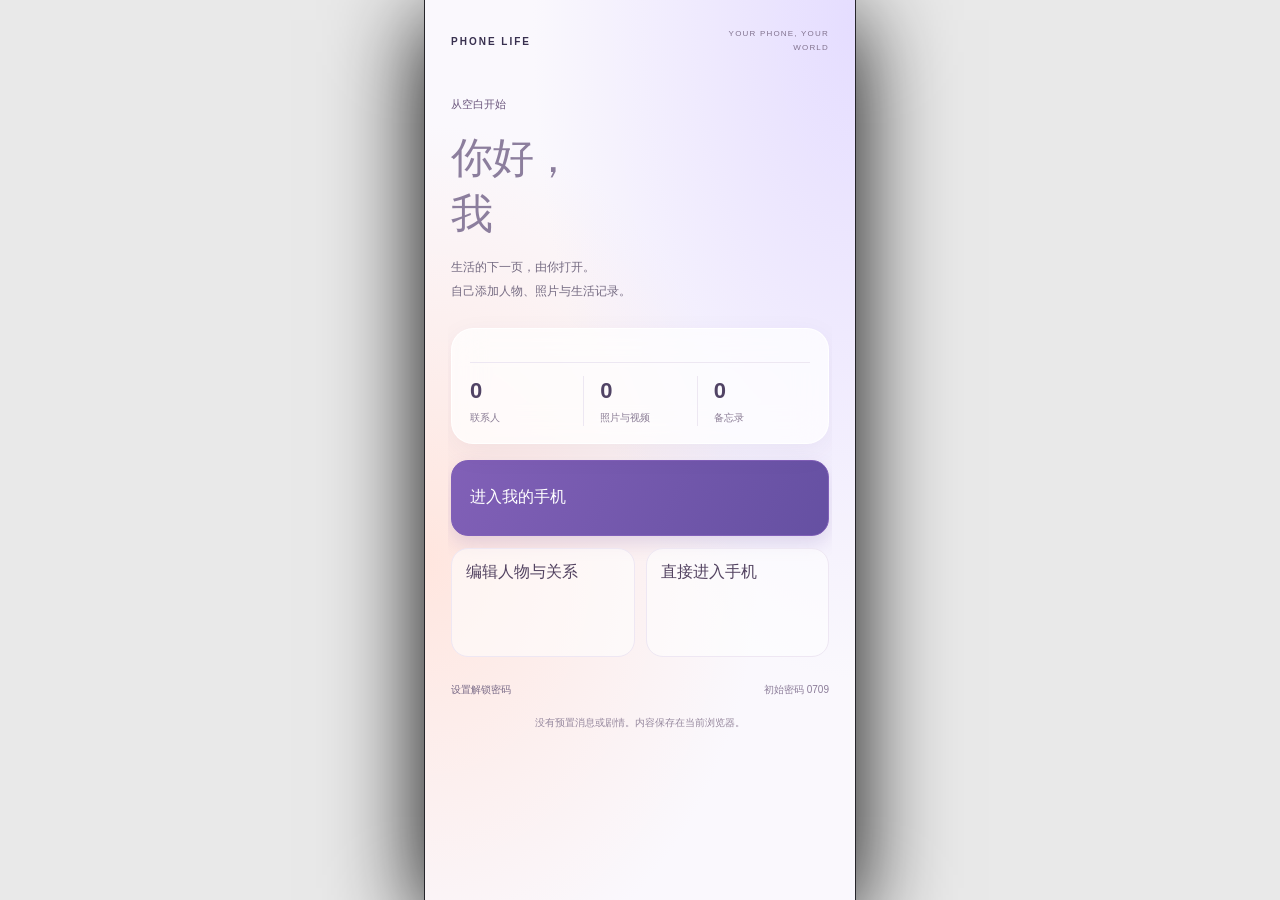
==== index.html @ 747bb0dd "Initial release: PHONE LIFE generic blank template" ====
<!doctype html>
<html lang="zh-CN">
<head>
<meta charset="utf-8">
<meta name="viewport" content="width=device-width, initial-scale=1, viewport-fit=cover">
<meta name="theme-color" content="#101014">
<title>PHONE LIFE · 通用模板 v1.0</title>
<script id="app-config">
const CONFIG = {};































































































// Runtime defaults. Editable public configuration is in config/.
CONFIG.calling={answerDelayMs:2000,ringTimeoutMs:30000,outgoingOutcome:'connected'};
CONFIG.socialScenes={};CONFIG.npcReplies=[];
CONFIG.emojis=['♡','☺','✦','☻'];CONFIG.tasks=[];
CONFIG.creator={shortsMaxSeconds:180,fanDelayMs:6000,liveChatEverySeconds:7,fans:[],community:[],letters:[],channels:[],videos:[]};
CONFIG.places=[{id:'dorm',name:'家',address:'首尔 · 生活区（情景地址）',description:'我的地点',x:60,y:180,minutes:0},{id:'company',name:'工作地点',address:'首尔 · 工作区（情景地址）',description:'可在代码中修改地点',x:280,y:30,minutes:18}];
CONFIG.offlinePages=[{url:'phone.local/help',title:'我的手机',body:'这里是本地离线浏览器。内容由使用者自行添加，不连接真实网站。'}];

// Official Weverse App Store artwork, embedded for offline use.
CONFIG.weverseAppIcon='[data-uri]';

CONFIG.appStoreIcons={"kakao":"[data-uri]","instagram":"[data-uri]","threads":"[data-uri]","x":"[data-uri]","youtube":"[data-uri]","gmail":"[data-uri]","tiktok":"[data-uri]","weverse":"[data-uri]","applemusic":"[data-uri]","mail":"[data-uri]","maps":"[data-uri]","notes":"[data-uri]","safari":"[data-uri]","phone":"[data-uri]","photos":"[data-uri]","camera":"[data-uri]","files":"[data-uri]","voicememos":"[data-uri]","reminders":"[data-uri]","calendar":"[data-uri]"};

CONFIG.shopCatalog=[{"id":"apple-iphone","brand":"Apple","name":"iPhone 17","category":"手机","variants":[{"id":"MG6L4","label":"iPhone 17 256GB Mist Blue","price":1450000},{"id":"MG6M4","label":"iPhone 17 256GB Lavender","price":1450000},{"id":"MG6J4","label":"iPhone 17 256GB Black","price":1450000},{"id":"MG6K4","label":"iPhone 17 256GB White","price":1450000},{"id":"MG6Q4","label":"iPhone 17 512GB White","price":1750000},{"id":"MG6P4","label":"iPhone 17 512GB Black","price":1750000},{"id":"MG6N4","label":"iPhone 17 256GB Sage","price":1450000},{"id":"MG6U4","label":"iPhone 17 512GB Lavender","price":1750000},{"id":"MG6V4","label":"iPhone 17 512GB Sage","price":1750000},{"id":"MG6T4","label":"iPhone 17 512GB Mist Blue","price":1750000}],"source":"https://www.apple.com/kr/shop/buy-iphone/iphone-17","imageUrl":"https://store.storeimages.cdn-apple.com/1/as-images.apple.com/is/iphone-17-finish-unselect-gallery-1-202509?wid=1200&hei=630&fmt=jpeg&qlt=95&.v=1758739980534","priceBasis":"韩国官网公开售价","checkedAt":"2026-10-24","evidence":"商品 analytics.products 中逐 SKU 的 name / partNumber / price.fullPrice；非汇率换算。"},{"id":"apple-ipad-air","brand":"Apple","name":"iPad Air 11 英寸","category":"平板","variants":[{"id":"MH3A4","label":"11-inch iPad Air Wi‑Fi 512GB - Space Gray","price":1769000},{"id":"MH3G4","label":"11-inch iPad Air Wi‑Fi 1TB - Space Gray","price":2269000},{"id":"MH304","label":"11-inch iPad Air Wi‑Fi 128GB - Space Gray","price":1249000},{"id":"MH354","label":"11-inch iPad Air Wi‑Fi 256GB - Space Gray","price":1419000}],"source":"https://www.apple.com/kr/shop/buy-ipad/ipad-air","imageUrl":"https://store.storeimages.cdn-apple.com/1/as-images.apple.com/is/ipad-air-model-unselect-gallery-1-202405?wid=1200&hei=630&fmt=jpeg&qlt=95&.v=1739381939396","priceBasis":"韩国官网公开售价","checkedAt":"2026-10-24","evidence":"商品 analytics.products 中逐 SKU 的 name / partNumber / price.fullPrice；非汇率换算。"},{"id":"apple-ipad-pro","brand":"Apple","name":"iPad Pro 11 英寸","category":"平板","variants":[{"id":"MDWK4","label":"11-inch iPad Pro Wi‑Fi 256GB with standard glass - Space Black","price":1999000},{"id":"MDWM4","label":"11-inch iPad Pro Wi‑Fi 512GB with standard glass - Space Black","price":2349000},{"id":"MDWP4","label":"11-inch iPad Pro Wi‑Fi 1TB with standard glass - Space Black","price":3049000}],"source":"https://www.apple.com/kr/shop/buy-ipad/ipad-pro","imageUrl":"https://store.storeimages.cdn-apple.com/1/as-images.apple.com/is/ipad-pro-model-select-gallery-1-202405?wid=1200&hei=630&fmt=jpeg&qlt=95&.v=1713495958512","priceBasis":"韩国官网公开售价","checkedAt":"2026-10-24","evidence":"商品 analytics.products 中逐 SKU 的 name / partNumber / price.fullPrice；非汇率换算。"},{"id":"apple-airpods","brand":"Apple","name":"AirPods 5","category":"耳机","variants":[{"id":"MKFW4","label":"AirPods 5","price":199000},{"id":"MKFT4","label":"AirPods 5 with Wireless Charging Case","price":229000}],"source":"https://www.apple.com/kr/shop/buy-airpods/airpods-5","imageUrl":"https://store.storeimages.cdn-apple.com/1/as-images.apple.com/is/airpods-5-og-202609?wid=1200&hei=630&fmt=jpeg&qlt=95&.v=1786382353126","priceBasis":"韩国官网公开售价","checkedAt":"2026-10-24","evidence":"商品 analytics.products 中逐 SKU 的 name / partNumber / price.fullPrice；非汇率换算。"},{"id":"apple-pencil","brand":"Apple","name":"Apple Pencil Pro","category":"配件","variants":[{"id":"MX2D3","label":"Apple Pencil Pro","price":195000}],"source":"https://www.apple.com/kr/shop/product/mx2d3kh/a/apple-pencil-pro","imageUrl":"https://store.storeimages.cdn-apple.com/1/as-images.apple.com/is/MX2D3?wid=1200&hei=630&fmt=jpeg&qlt=95&.v=1713841707336","priceBasis":"韩国官网公开售价","checkedAt":"2026-10-24","evidence":"商品 analytics.products 中逐 SKU 的 name / partNumber / price.fullPrice；非汇率换算。"},{"id":"apple-airtag","brand":"Apple","name":"AirTag","category":"配件","variants":[{"id":"MFE94","label":"AirTag","price":49000},{"id":"MFEA4","label":"AirTag 4 pack","price":169000}],"source":"https://www.apple.com/kr/shop/buy-airtag/airtag","imageUrl":"https://store.storeimages.cdn-apple.com/1/as-images.apple.com/is/airtag-og-202601?wid=1200&hei=630&fmt=jpeg&qlt=95&.v=1767659928805","priceBasis":"韩国官网公开售价","checkedAt":"2026-10-24","evidence":"商品 analytics.products 中逐 SKU 的 name / partNumber / price.fullPrice；非汇率换算。"},{"id":"apple-macbook-air","brand":"Apple","name":"MacBook Air","category":"电脑","variants":[{"id":"MDHE4KH-A","label":"13inch · midnight · 10 · 8 · 韩国官网标准配置 MDHE4KH/A","price":2190000},{"id":"MDH74KH-A","label":"13inch · silver · 10 · 8 · 韩国官网标准配置 MDH74KH/A","price":2190000}],"source":"https://www.apple.com/kr/shop/buy-mac/macbook-air","imageUrl":"https://store.storeimages.cdn-apple.com/1/as-images.apple.com/is/macbook-air-size-unselect-202601-gallery-1?wid=1200&hei=630&fmt=jpeg&qlt=95&.v=1767638925491","priceBasis":"韩国官网公开售价","checkedAt":"2026-10-24","evidence":"productSelectionData.products 的 PRECONFIGURED_BTR 标准机型及匹配 priceKey 的 mainDisplayValues.prices.amount；不含选配加价。"},{"id":"apple-macbook-pro","brand":"Apple","name":"MacBook Pro","category":"电脑","variants":[{"id":"MGDR4KH-A","label":"14inch · spaceblack · standard · m5pro · 15 · 16 · 韩国官网标准配置 MGDR4KH/A","price":4190000},{"id":"MGEA4KH-A","label":"16inch · spaceblack · standard · m5pro · 18 · 20 · 韩国官网标准配置 MGEA4KH/A","price":4990000}],"source":"https://www.apple.com/kr/shop/buy-mac/macbook-pro","imageUrl":"https://store.storeimages.cdn-apple.com/1/as-images.apple.com/is/mac-macbook-pro-size-unselect-202601-gallery-1?wid=1200&hei=630&fmt=jpeg&qlt=95&.v=1767812220981","priceBasis":"韩国官网公开售价","checkedAt":"2026-10-24","evidence":"productSelectionData.products 的 PRECONFIGURED_BTR 标准机型及匹配 priceKey 的 mainDisplayValues.prices.amount；不含选配加价。"},{"id":"apple-imac","brand":"Apple","name":"iMac","category":"电脑","variants":[{"id":"MWUE3KH-A","label":"green · 8 · 8 · 韩国官网标准配置 MWUE3KH/A","price":2490000},{"id":"MWUU3KH-A","label":"silver · 10 · 10 · 韩国官网标准配置 MWUU3KH/A","price":2890000}],"source":"https://www.apple.com/kr/shop/buy-mac/imac","imageUrl":"https://store.storeimages.cdn-apple.com/1/as-images.apple.com/is/imac-color-unselect-202601-gallery-1?wid=1200&hei=630&fmt=jpeg&qlt=95&.v=1767917121718","priceBasis":"韩国官网公开售价","checkedAt":"2026-10-24","evidence":"productSelectionData.products 的 PRECONFIGURED_BTR 标准机型及匹配 priceKey 的 mainDisplayValues.prices.amount；不含选配加价。"},{"id":"apple-mac-mini","brand":"Apple","name":"Mac mini","category":"电脑","variants":[{"id":"MHQK4KH-A","label":"m6 · 12 · 12 · 韩国官网标准配置 MHQK4KH/A","price":1499000},{"id":"MHQN4KH-A","label":"m5pro · 15 · 16 · 韩国官网标准配置 MHQN4KH/A","price":2990000}],"source":"https://www.apple.com/kr/shop/buy-mac/mac-mini","imageUrl":"https://store.storeimages.cdn-apple.com/1/as-images.apple.com/is/mac-mini-chip-unselect-202608-gallery-1?wid=1200&hei=630&fmt=jpeg&qlt=95&.v=1785998455498","priceBasis":"韩国官网公开售价","checkedAt":"2026-10-24","evidence":"productSelectionData.products 的 PRECONFIGURED_BTR 标准机型及匹配 priceKey 的 mainDisplayValues.prices.amount；不含选配加价。"},{"id":"samsung-10","brand":"Samsung","name":"Galaxy Z Fold8 Ultra","category":"手机","variants":[{"id":"listed","label":"갤럭시 Z 폴드8 울트라 자급제 · 官网展示款","price":2660000}],"source":"https://www.samsung.com/sec/smartphones/galaxy-z-fold8-ultra/","imageUrl":"https://images.samsung.com/kdp/goods/2026/07/03/b33ed251-9763-494d-ab6c-6159e2cd9a44.png","priceBasis":"韩国官网商品列表价","checkedAt":"2026-10-24","evidence":"JSON-LD Product.offers 的 KRW price；为查询时列表展示款，未套用信用卡专享折扣。"},{"id":"samsung-11","brand":"Samsung","name":"Galaxy Z Fold8","category":"手机","variants":[{"id":"listed","label":"갤럭시 Z 폴드8 자급제 · 官网展示款","price":2378000}],"source":"https://www.samsung.com/sec/smartphones/galaxy-z-fold8/","imageUrl":"https://images.samsung.com/kdp/goods/2026/07/07/195caee9-d5b8-498c-a72d-5d5b40359aba.png","priceBasis":"韩国官网商品列表价","checkedAt":"2026-10-24","evidence":"JSON-LD Product.offers 的 KRW price；为查询时列表展示款，未套用信用卡专享折扣。"},{"id":"samsung-12","brand":"Samsung","name":"Galaxy Z Flip8","category":"手机","variants":[{"id":"listed","label":"갤럭시 Z 플립8 자급제 · 官网展示款","price":1760800}],"source":"https://www.samsung.com/sec/smartphones/galaxy-z-flip8/","imageUrl":"https://images.samsung.com/kdp/goods/2026/07/07/073ee49d-77cd-4420-87cb-fee97994d3cd.png","priceBasis":"韩国官网商品列表价","checkedAt":"2026-10-24","evidence":"JSON-LD Product.offers 的 KRW price；为查询时列表展示款，未套用信用卡专享折扣。"},{"id":"samsung-13","brand":"Samsung","name":"Galaxy Tab S12 Ultra · Wi-Fi","category":"平板","variants":[{"id":"listed","label":"갤럭시 탭 S12 울트라 (Wi-Fi) · 官网展示款","price":1899700}],"source":"https://www.samsung.com/sec/tablets/galaxy-tab-s12-ultra/","imageUrl":"https://images.samsung.com/kdp/goods/2026/09/16/77357869-e787-46b8-bc2a-48e30aaaa959.png","priceBasis":"韩国官网商品列表价","checkedAt":"2026-10-24","evidence":"JSON-LD Product.offers 的 KRW price；为查询时列表展示款，未套用信用卡专享折扣。"},{"id":"samsung-14","brand":"Samsung","name":"Galaxy Tab S12+ · Wi-Fi","category":"平板","variants":[{"id":"listed","label":"갤럭시 탭 S12+ (Wi-Fi) · 官网展示款","price":1549900}],"source":"https://www.samsung.com/sec/tablets/galaxy-tab-s12-plus/","imageUrl":"https://images.samsung.com/kdp/goods/2026/09/16/71f62a97-938c-4dd4-868d-93919c342f6c.png","priceBasis":"韩国官网商品列表价","checkedAt":"2026-10-24","evidence":"JSON-LD Product.offers 的 KRW price；为查询时列表展示款，未套用信用卡专享折扣。"},{"id":"samsung-15","brand":"Samsung","name":"Galaxy Watch9 · 40mm 蓝牙版","category":"穿戴","variants":[{"id":"listed","label":"갤럭시 워치9 (블루투스, 40mm) · 官网展示款","price":474000}],"source":"https://www.samsung.com/sec/watches/galaxy-watch/galaxy-watch9/","imageUrl":"https://images.samsung.com/kdp/goods/2026/07/01/17f76f7a-6e5c-424d-9780-c8437c23c101.png","priceBasis":"韩国官网商品列表价","checkedAt":"2026-10-24","evidence":"JSON-LD Product.offers 的 KRW price；为查询时列表展示款，未套用信用卡专享折扣。"},{"id":"samsung-16","brand":"Samsung","name":"Galaxy Watch Ultra2 · 47mm LTE","category":"穿戴","variants":[{"id":"listed","label":"갤럭시 워치 울트라2 (LTE 자급제, 47mm) · 官网展示款","price":920600}],"source":"https://www.samsung.com/sec/watches/galaxy-watch/galaxy-watch-ultra2/","imageUrl":"https://images.samsung.com/kdp/goods/2026/07/01/c14ca24b-7fb9-4782-9693-95b6d42548e5.png","priceBasis":"韩国官网商品列表价","checkedAt":"2026-10-24","evidence":"JSON-LD Product.offers 的 KRW price；为查询时列表展示款，未套用信用卡专享折扣。"},{"id":"samsung-17","brand":"Samsung","name":"Galaxy Buds4 Pro","category":"耳机","variants":[{"id":"listed","label":"갤럭시 버즈4 프로 · 官网展示款","price":323100}],"source":"https://www.samsung.com/sec/buds/galaxy-buds/galaxy-buds4-pro/","imageUrl":"https://images.samsung.com/kdp/goods/2026/02/03/33658cb7-cbfa-4200-bc59-9ada3ee1e459.png","priceBasis":"韩国官网商品列表价","checkedAt":"2026-10-24","evidence":"JSON-LD Product.offers 的 KRW price；为查询时列表展示款，未套用信用卡专享折扣。"},{"id":"samsung-18","brand":"Samsung","name":"Galaxy Buds4","category":"耳机","variants":[{"id":"listed","label":"갤럭시 버즈4 · 官网展示款","price":233100}],"source":"https://www.samsung.com/sec/buds/galaxy-buds/galaxy-buds4/","imageUrl":"https://images.samsung.com/kdp/goods/2026/02/03/75ca2f44-6013-406e-b0b3-b57086c33f2c.png","priceBasis":"韩国官网商品列表价","checkedAt":"2026-10-24","evidence":"JSON-LD Product.offers 的 KRW price；为查询时列表展示款，未套用信用卡专享折扣。"},{"id":"samsung-NT960XJG-KC51G","brand":"Samsung","name":"Galaxy Book6 Pro · 16 英寸","category":"电脑","variants":[{"id":"NT960XJG-KC51G","label":"갤럭시 북6 프로|그레이|Windows 11 Home|16GB|512GB|40.6 cm|Intel® Core™ Ultra 5 processor 338H|Intel® Arc™ Graphics (16인치-3)","price":3110000}],"source":"https://www.samsung.com/sec/galaxybook/galaxy-book6-series/buy/?modelCode=NT960XJG-KC51G","imageUrl":"https://images.samsung.com/kdp/goods/2026/02/05/9fa7c327-3e99-4475-b759-f24f48adb412.jpg","priceBasis":"韩国官网逐型号标价","checkedAt":"2026-10-24","evidence":"购买页 ProductGroup.hasVariant 中匹配型号的完整配置及 offers.price；未套用卡专享折扣。"},{"id":"samsung-NT960UJH-XD72Y","brand":"Samsung","name":"Galaxy Book6 Ultra · 16 英寸","category":"电脑","variants":[{"id":"NT960UJH-XD72Y","label":"갤럭시 북6 울트라|그레이|Windows 11 Home|32GB|1TB|40.6 cm|Intel® Core™ Ultra 7 processor 356H|Nvidia® GeForce RTX™ 5070","price":5830000}],"source":"https://www.samsung.com/sec/galaxybook/galaxy-book6-series/buy/?modelCode=NT960UJH-XD72Y","imageUrl":"https://images.samsung.com/kdp/goods/2026/01/26/b1fc7e40-0544-4945-b644-fa6daecc9f8d.jpg","priceBasis":"韩国官网逐型号标价","checkedAt":"2026-10-24","evidence":"购买页 ProductGroup.hasVariant 中匹配型号的完整配置及 offers.price；未套用卡专享折扣。"},{"id":"lv-neverfull","brand":"Louis Vuitton","name":"Neverfull MM","category":"包袋","variants":[{"id":"M46975","label":"Monogram · Rose Beige 内衬 · M46975","price":2910000}],"source":"https://kr.louisvuitton.com/kor-kr/products/neverfull-mm-monogram-nvprod5350101v/M46975","imageUrl":"https://kr.louisvuitton.com/images/is/image/lv/1/PP_VP_L/louis-vuitton-neverfull-mm--M46975_PM2_Front%20view.jpg","priceBasis":"韩国官网公开售价","checkedAt":"2026-10-24","evidence":"韩国商品页 M46975，₩2,910,000。官网显示当时无现货；本应用库存仅为情景库存。","classic":true,"aliases":["Neverfull","购物袋"]},{"id":"gucci-jackie","brand":"Gucci","name":"Jackie Slim 中号肩背包","category":"包袋","variants":[{"id":"863137AAGFZ1000","label":"手工处理黑色皮革 · 863137AAGFZ1000","price":3300000}],"source":"https://www.gucci.com/kr/ko/pr/women/handbags/shoulder-bags-for-women/half-moon-bags-for-women/jackie-slim-medium-shoulder-bag-p-863137AAGFZ1000","imageUrl":"","priceBasis":"韩国官网公开售价","checkedAt":"2026-10-24","evidence":"韩国具体商品搜索索引显示 ₩3,300,000；复核了款号与黑色皮革，不将同系列其他材质价格混用。"},{"id":"gucci-tote","brand":"Gucci","name":"Jackie 中号托特包","category":"包袋","variants":[{"id":"867015FAFV29651","label":"Sand / Brown GG 帆布 · 867015FAFV29651","price":3300000}],"source":"https://www.gucci.com/kr/ko/pr/women/handbags/tote-bags-for-women/gucci-jackie-medium-tote-bag-p-867015FAFV29651","imageUrl":"","priceBasis":"韩国官网公开售价","checkedAt":"2026-10-24","evidence":"韩国具体商品页公开索引 ₩3,300,000。"},{"id":"dior-djoy","brand":"Dior","name":"Lady D-Joy 中号手袋","category":"包袋","variants":[{"id":"M0540ONGE_M900","label":"黑色 Cannage 羊皮 · M0540ONGE_M900","price":7900000}],"source":"https://www.dior.com/ko_kr/fashion/products/M0540ONGE_M900","imageUrl":"https://assets.christiandior.com/is/image/diorprod/M0540ONGEM900_SBG_E01-1?%24r4x5_raw%24=&bfc=on&crop=0%2C0%2C4000%2C5000&hei=600&qlt=80&scale=1&wid=480","priceBasis":"韩国官网公开售价","checkedAt":"2026-10-24","evidence":"韩国官网全部手袋第2页，Lady D-Joy 미디엄 백 블랙 까나쥬 양가죽 ₩7,900,000，并跟进了该款商品链接。"},{"id":"bv-andiamo","brand":"Bottega Veneta","name":"Small Andiamo","category":"包袋","variants":[{"id":"766014V76A11702","label":"Glacier · 编织麂皮与山羊皮","price":7100000}],"source":"https://www.bottegaveneta.com/ko-kr/스몰-안디아모-글라씨에-814400132.html","imageUrl":"https://bottega-veneta.dam.kering.com/asset/6fee74b5-22c4-425b-b6cb-c9c3041a9cb6/Medium/766014V76A11702_A.jpg?v=1","priceBasis":"韩国官网公开售价","checkedAt":"2026-10-24","evidence":"韩国具体商品页 Glacier Small Andiamo ₩7,100,000；图为同款第一张官方商品图。"},{"id":"ysl-puffer","brand":"Saint Laurent","name":"Toy Puffer 肩背包","category":"包袋","variants":[{"id":"7593371U8073194","label":"棕色麂皮 · 7593371U8073194","price":3490000}],"source":"https://www.ysl.com/ko-kr/pr/스웨이드%20소재의%20토이%20PUFFER-7593371U8073194.html","imageUrl":"https://saint-laurent.dam.kering.com/asset/6c8d04d1-6f70-4815-abe5-8c072bb541e0/eCom/7593371U8073194_A.jpg?v=2","priceBasis":"韩国官网公开售价","checkedAt":"2026-10-24","evidence":"韩国具体商品页棕色麂皮 Toy Puffer ₩3,490,000。"},{"id":"tiffany-smile","brand":"Tiffany & Co.","name":"T Smile 小号项链","category":"珠宝","variants":[{"id":"1364184611","label":"18K 黄金 · 镶钻 · 小号","price":3490000}],"source":"https://www.tiffany.kr/jewelry/necklaces-pendants/tiffany-t-18k-yellow-gold-diamond-necklaces-pendants-1364184611.html","imageUrl":"https://media.tiffany.com/is/image/tco/74957013_PDT_MAIN1X1?fmt=webp&hei=282&wid=282","priceBasis":"韩国官网公开售价","checkedAt":"2026-10-24","evidence":"韩国具体商品页 3,490,000원；黄金镶钻款，不混用无钻款价格。"},{"id":"tiffany-hardwear","brand":"Tiffany & Co.","name":"HardWear 小号链节手链","category":"珠宝","variants":[{"id":"1366375988","label":"18K 玫瑰金 · 小号链节","price":11150000}],"source":"https://www.tiffany.kr/jewelry/bracelets/tiffany-hardwear-18k-rose-gold-bracelets-1366375988.html","imageUrl":"","priceBasis":"韩国官网公开售价","checkedAt":"2026-10-24","evidence":"韩国具体商品页 11,150,000원；玫瑰金款。"},{"id":"chanel-coco","brand":"CHANEL","name":"COCO MADEMOISELLE 香水","category":"香氛","variants":[{"id":"116520","label":"Eau de Parfum · 100 ml · 116520","price":286000}],"source":"https://www.chanel.com/kr/fragrance/p/116520/coco-mademoiselle-eau-de-parfum-spray/","imageUrl":"","priceBasis":"韩国官网公开售价","checkedAt":"2026-10-24","evidence":"韩国具体商品页100ml 286,000원；未采用推荐商品栏的其他规格价格。"},{"id":"apple-iphoneair","brand":"Apple","name":"iPhone Air","category":"手机","variants":[{"id":"MG2U4","label":"iPhone Air 512GB Light Gold","price":2090000},{"id":"MG2V4","label":"iPhone Air 512GB Sky Blue","price":2090000},{"id":"MG2T4","label":"iPhone Air 512GB Cloud White","price":2090000},{"id":"MG2Y4","label":"iPhone Air 1TB Light Gold","price":2690000},{"id":"MG2W4","label":"iPhone Air 1TB Space Black","price":2690000},{"id":"MG2X4","label":"iPhone Air 1TB Cloud White","price":2690000},{"id":"MG2M4","label":"iPhone Air 256GB Cloud White","price":1790000},{"id":"MG2L4","label":"iPhone Air 256GB Space Black","price":1790000}],"source":"https://www.apple.com/kr/shop/buy-iphone/iphone-air","imageUrl":"https://store.storeimages.cdn-apple.com/1/as-images.apple.com/is/iphone-air-finish-unselect-gallery-1-202509?wid=1200&hei=630&fmt=jpeg&qlt=95&.v=1757665392198","priceBasis":"韩国官网公开售价","checkedAt":"2026-10-24","evidence":"韩国官网 analytics.products 中匹配容量、颜色的 fullPrice。"},{"id":"apple-iphoneduo","brand":"Apple","name":"iPhone Duo","category":"手机","variants":[{"id":"MK2H4","label":"iPhone Duo 1TB Star White","price":4190000},{"id":"MK2J4","label":"iPhone Duo 1TB Night Sky","price":4190000},{"id":"MK2F4","label":"iPhone Duo 512GB Star White","price":3590000},{"id":"MK2G4","label":"iPhone Duo 512GB Night Sky","price":3590000},{"id":"MK2D4","label":"iPhone Duo 256GB Star White","price":3290000},{"id":"MK2E4","label":"iPhone Duo 256GB Night Sky","price":3290000},{"id":"MK2K4","label":"iPhone Duo 2TB Star White","price":5090000},{"id":"MK2L4","label":"iPhone Duo 2TB Night Sky","price":5090000}],"source":"https://www.apple.com/kr/shop/buy-iphone/iphone-duo","imageUrl":"https://store.storeimages.cdn-apple.com/1/as-images.apple.com/is/iphone-duo-finish-unselect-gallery-2-202609?wid=1200&hei=630&fmt=jpeg&qlt=95&.v=1788026660137","priceBasis":"韩国官网公开售价","checkedAt":"2026-10-24","evidence":"韩国官网 analytics.products 中匹配容量、颜色的 fullPrice。"},{"id":"apple-18-pro","brand":"Apple","name":"iPhone 18 Pro","category":"手机","variants":[{"id":"pro-1tb","label":"1TB · Black","price":2890000},{"id":"pro-2tb","label":"2TB · Black","price":3790000}],"source":"https://www.apple.com/kr/shop/buy-iphone/iphone-18-pro","imageUrl":"","priceBasis":"韩国官网公开售价","checkedAt":"2026-10-24","evidence":"2026-10-24 韩国官网商品页逐配置列价；Pro 1TB/2TB 黑色 ₩2,890,000/₩3,790,000；Pro Max ₩3,090,000/₩3,990,000。"},{"id":"apple-18-pro-max","brand":"Apple","name":"iPhone 18 Pro Max","category":"手机","variants":[{"id":"pro-max-1tb","label":"1TB · Black","price":3090000},{"id":"pro-max-2tb","label":"2TB · Black","price":3990000}],"source":"https://www.apple.com/kr/shop/buy-iphone/iphone-18-pro","imageUrl":"","priceBasis":"韩国官网公开售价","checkedAt":"2026-10-24","evidence":"2026-10-24 韩国官网商品页逐配置列价；Pro 1TB/2TB 黑色 ₩2,890,000/₩3,790,000；Pro Max ₩3,090,000/₩3,990,000。"},{"id":"apple-watch12","brand":"Apple","name":"Apple Watch Series 12","category":"穿戴","variants":[{"id":"s12-42-gps-nike","label":"42mm GPS · 深空灰铝金属 · After Dark Black Nike 运动表带","price":599000}],"source":"https://www.apple.com/kr/shop/buy-watch/apple-watch/42mm-gps-space-gray-%EC%95%8C%EB%A3%A8%EB%AF%B8%EB%8A%84-%EC%95%A0%ED%94%84%ED%84%B0-%EB%8B%A4%ED%81%AC-%EB%B8%94%EB%9E%99-nike-%EC%8A%A4%ED%8F%AC%EC%B8%A0-%EB%B0%B4%EB%93%9C","imageUrl":"https://store.storeimages.cdn-apple.com/1/as-images.apple.com/is/s12-case-unselect-gallery-1-202609_GEO_KR?wid=1200&hei=630&fmt=jpeg&qlt=95&.v=1787726537738","priceBasis":"韩国官网公开售价","checkedAt":"2026-10-24","evidence":"已进入具体42mm GPS + Nike运动表带组合页，JSON-LD Offer.price 为₩599,000；不是仅用表壳起价。","imageKind":"系列示意图"},{"id":"apple-18-scenario","brand":"Apple","name":"iPhone 18","category":"手机","variants":[{"id":"1tb","label":"1TB · 情景预设配置","price":2390000},{"id":"2tb","label":"2TB · 情景预设配置","price":3290000}],"source":"https://www.apple.com/kr/shop/buy-iphone","imageUrl":"","priceBasis":"情景估算价 · 非官方定价","checkedAt":"2026-10-24","evidence":"用户明确要求纳入的情景预设型号。韩国官网未确认这些型号与容量组合，因此单独标为估算，不作为真实公开售价。","estimated":true,"scenarioModel":true},{"id":"apple-18air-scenario","brand":"Apple","name":"iPhone 18 Air","category":"手机","variants":[{"id":"1tb","label":"1TB · 情景预设配置","price":2690000},{"id":"2tb","label":"2TB · 情景预设配置","price":3590000}],"source":"https://www.apple.com/kr/shop/buy-iphone","imageUrl":"","priceBasis":"情景估算价 · 非官方定价","checkedAt":"2026-10-24","evidence":"用户明确要求纳入的情景预设型号。韩国官网未确认这些型号与容量组合，因此单独标为估算，不作为真实公开售价。","estimated":true,"scenarioModel":true},{"id":"lv-onthego","brand":"Louis Vuitton","name":"OnTheGo MM","category":"包袋","variants":[{"id":"standard","label":"Monogram · MM","price":4710000}],"source":"https://kr.louisvuitton.com/kor-kr/women/handbags/totes/monogram/_/N-t1eeo6yx-au9d5fge","imageUrl":"","priceBasis":"韩国官网公开售价","checkedAt":"2026-10-24","evidence":"2026-10-24 品牌韩国官网分类页或首页的该名称、材质/配色、尺寸对应公开售价；未套用汇率或其他材质价格。"},{"id":"lv-neverfull-gm","brand":"Louis Vuitton","name":"Neverfull GM","category":"包袋","variants":[{"id":"standard","label":"Monogram · GM","price":3010000}],"source":"https://kr.louisvuitton.com/kor-kr/women/handbags/totes/monogram/_/N-t1eeo6yx-au9d5fge","imageUrl":"","priceBasis":"韩国官网公开售价","checkedAt":"2026-10-24","evidence":"2026-10-24 品牌韩国官网分类页或首页的该名称、材质/配色、尺寸对应公开售价；未套用汇率或其他材质价格。"},{"id":"dior-mini","brand":"Dior","name":"Diorly 迷你手袋","category":"包袋","variants":[{"id":"standard","label":"黑色 Flat MacroCannage 粒面小牛皮","price":4550000}],"source":"https://www.dior.com/ko_kr/fashion/womens-fashion/bags/all-the-bags?page=2","imageUrl":"","priceBasis":"韩国官网公开售价","checkedAt":"2026-10-24","evidence":"2026-10-24 品牌韩国官网分类页或首页的该名称、材质/配色、尺寸对应公开售价；未套用汇率或其他材质价格。"},{"id":"dior-small","brand":"Dior","name":"Diorly 小号手袋","category":"包袋","variants":[{"id":"standard","label":"巧克力色麂皮小牛皮","price":5700000}],"source":"https://www.dior.com/ko_kr/fashion/womens-fashion/bags/all-the-bags?page=2","imageUrl":"","priceBasis":"韩国官网公开售价","checkedAt":"2026-10-24","evidence":"2026-10-24 品牌韩国官网分类页或首页的该名称、材质/配色、尺寸对应公开售价；未套用汇率或其他材质价格。"},{"id":"dior-mini-djoy","brand":"Dior","name":"Lady D-Joy 迷你手袋","category":"包袋","variants":[{"id":"standard","label":"黑色 Cannage 羊皮","price":6500000}],"source":"https://www.dior.com/ko_kr/fashion/womens-fashion/bags/all-the-bags?page=2","imageUrl":"","priceBasis":"韩国官网公开售价","checkedAt":"2026-10-24","evidence":"2026-10-24 品牌韩国官网分类页或首页的该名称、材质/配色、尺寸对应公开售价；未套用汇率或其他材质价格。"},{"id":"bv-mini","brand":"Bottega Veneta","name":"Mini Andiamo","category":"包袋","variants":[{"id":"standard","label":"Fondant","price":6100000}],"source":"https://www.bottegaveneta.com/ko-kr/안디아모-백","imageUrl":"","priceBasis":"韩国官网公开售价","checkedAt":"2026-10-24","evidence":"2026-10-24 品牌韩国官网分类页或首页的该名称、材质/配色、尺寸对应公开售价；未套用汇率或其他材质价格。"},{"id":"bv-clutch","brand":"Bottega Veneta","name":"Andiamo Clutch 25","category":"包袋","variants":[{"id":"standard","label":"黑色 · 25","price":5240000}],"source":"https://www.bottegaveneta.com/ko-kr/안디아모-백","imageUrl":"","priceBasis":"韩国官网公开售价","checkedAt":"2026-10-24","evidence":"2026-10-24 品牌韩国官网分类页或首页的该名称、材质/配色、尺寸对应公开售价；未套用汇率或其他材质价格。"},{"id":"ysl-loafer","brand":"Saint Laurent","name":"Laurent 乐福鞋","category":"鞋履","variants":[{"id":"standard","label":"麂皮款 · 标准款","price":1590000}],"source":"https://www.ysl.com/ko-kr/ca/suede","imageUrl":"","priceBasis":"韩国官网公开售价","checkedAt":"2026-10-24","evidence":"2026-10-24 品牌韩国官网分类页或首页的该名称、材质/配色、尺寸对应公开售价；未套用汇率或其他材质价格。"},{"id":"ysl-loulou","brand":"Saint Laurent","name":"Loulou 小号肩背包","category":"包袋","variants":[{"id":"standard","label":"绗缝麂皮款","price":4220000}],"source":"https://www.ysl.com/ko-kr/ca/suede","imageUrl":"","priceBasis":"韩国官网公开售价","checkedAt":"2026-10-24","evidence":"2026-10-24 品牌韩国官网分类页或首页的该名称、材质/配色、尺寸对应公开售价；未套用汇率或其他材质价格。","classic":true,"aliases":["Loulou","圣罗兰"]},{"id":"tiffany-circle","brand":"Tiffany & Co.","name":"T1 Circle 吊坠","category":"珠宝","variants":[{"id":"standard","label":"18K 黄金 · 白色珍珠母贝","price":2900000}],"source":"https://www.tiffany.kr/jewelry/","imageUrl":"","priceBasis":"韩国官网公开售价","checkedAt":"2026-10-24","evidence":"2026-10-24 品牌韩国官网分类页或首页的该名称、材质/配色、尺寸对应公开售价；未套用汇率或其他材质价格。"},{"id":"tiffany-smile-rg","brand":"Tiffany & Co.","name":"T Smile 小号吊坠","category":"珠宝","variants":[{"id":"standard","label":"玫瑰金 · 小号 · 无钻","price":2380000}],"source":"https://www.tiffany.kr/jewelry/","imageUrl":"","priceBasis":"韩国官网公开售价","checkedAt":"2026-10-24","evidence":"2026-10-24 品牌韩国官网分类页或首页的该名称、材质/配色、尺寸对应公开售价；未套用汇率或其他材质价格。"},{"id":"tiffany-note","brand":"Tiffany & Co.","name":"Knot 小号吊坠","category":"珠宝","variants":[{"id":"standard","label":"玫瑰金与铂金 · 镶钻","price":5500000}],"source":"https://www.tiffany.kr/jewelry/","imageUrl":"","priceBasis":"韩国官网公开售价","checkedAt":"2026-10-24","evidence":"2026-10-24 品牌韩国官网分类页或首页的该名称、材质/配色、尺寸对应公开售价；未套用汇率或其他材质价格。"},{"id":"prada-buckle","brand":"Prada","name":"Buckle 小号皮革手袋","category":"包袋","variants":[{"id":"standard","label":"Black / Briarwood · 腰带款","price":6000000}],"source":"https://www.prada.com/kr/ko/womens/bags/c/10062KR","imageUrl":"","priceBasis":"韩国官网公开售价","checkedAt":"2026-10-24","evidence":"2026-10-24 品牌韩国官网分类页或首页的该名称、材质/配色、尺寸对应公开售价；未套用汇率或其他材质价格。"},{"id":"prada-bonnie","brand":"Prada","name":"Bonnie 迷你肩背包","category":"包袋","variants":[{"id":"standard","label":"黑色皮革","price":3550000}],"source":"https://www.prada.com/kr/ko/womens/bags/c/10062KR","imageUrl":"","priceBasis":"韩国官网公开售价","checkedAt":"2026-10-24","evidence":"2026-10-24 品牌韩国官网分类页或首页的该名称、材质/配色、尺寸对应公开售价；未套用汇率或其他材质价格。"},{"id":"prada-bonnie-medium","brand":"Prada","name":"Bonnie 中号手袋","category":"包袋","variants":[{"id":"standard","label":"Dark Brown 皮革","price":4700000}],"source":"https://www.prada.com/kr/ko/womens/bags/c/10062KR","imageUrl":"","priceBasis":"韩国官网公开售价","checkedAt":"2026-10-24","evidence":"2026-10-24 品牌韩国官网分类页或首页的该名称、材质/配色、尺寸对应公开售价；未套用汇率或其他材质价格。"},{"id":"hermes-scarf","brand":"Hermès","name":"Selle en Éclats 丝巾 90","category":"配饰","variants":[{"id":"standard","label":"90cm 丝巾 · 官网展示款","price":990000}],"source":"https://www.hermes.com/kr/ko/","imageUrl":"","priceBasis":"韩国官网公开售价","checkedAt":"2026-10-24","evidence":"2026-10-24 品牌韩国官网分类页或首页的该名称、材质/配色、尺寸对应公开售价；未套用汇率或其他材质价格。"},{"id":"samsung-s26-ultra","brand":"Samsung","name":"Galaxy S26 Ultra","category":"手机","variants":[{"id":"listed","label":"갤럭시 S26 울트라 자급제 · 官网展示款","price":1770800}],"source":"https://www.samsung.com/sec/smartphones/galaxy-s26-ultra/","imageUrl":"https://images.samsung.com/kdp/goods/2026/01/30/b3a58f22-3a19-4c20-93d2-d84670e2e233.png","priceBasis":"韩国官网商品列表活动价","checkedAt":"2026-10-24","evidence":"韩国官网 Product.offers 的展示价格；非运营商合约款，也不是另加指定信用卡返现后的价格。"},{"id":"samsung-s26-plus","brand":"Samsung","name":"Galaxy S26+","category":"手机","variants":[{"id":"listed","label":"갤럭시 S26+ 자급제 · 官网展示款","price":1456700}],"source":"https://www.samsung.com/sec/smartphones/galaxy-s26/","imageUrl":"https://images.samsung.com/kdp/goods/2026/01/29/8a048319-ef9d-4c1a-aa35-ce0e2b6d4c15.png","priceBasis":"韩国官网商品列表活动价","checkedAt":"2026-10-24","evidence":"韩国官网 Product.offers 的展示价格；非运营商合约款，也不是另加指定信用卡返现后的价格。"},{"id":"samsung-s26","brand":"Samsung","name":"Galaxy S26","category":"手机","variants":[{"id":"listed","label":"갤럭시 S26 자급제 · 官网展示款","price":1276600}],"source":"https://www.samsung.com/sec/smartphones/galaxy-s26/","imageUrl":"https://images.samsung.com/kdp/goods/2026/01/29/d67557b7-4d1e-4a91-9e0e-eb5ebacc0f71.png","priceBasis":"韩国官网商品列表活动价","checkedAt":"2026-10-24","evidence":"韩国官网 Product.offers 的展示价格；非运营商合约款，也不是另加指定信用卡返现后的价格。"},{"id":"prada-carry","brand":"Prada","name":"Carry 迷你皮革手袋","category":"包袋","variants":[{"id":"1BA511_ASK_F0002_V_TOO","label":"黑色皮革 · 1BA511_ASK_F0002_V_TOO","price":3550000}],"source":"https://www.prada.com/kr/ko/p/프라다-캐리-미니-가죽-핸드백/1BA511_ASK_F0002_V_TOO","imageUrl":"https://www.prada.com/content/dam/pradabkg_products/1/1BA/1BA511/ASKF0002/1BA511_ASK_F0002_V_TOO_SLF.jpg/_jcr_content/renditions/cq5dam.web.hebebed.600.600.jpg","priceBasis":"韩国官网公开售价","checkedAt":"2026-10-24","evidence":"直接从当次韩国官网页面 __ALGOLIA_STATE__ 读取精确PV、韩元Price.Value及对应商品图。"},{"id":"prada-bonnie-handbag","brand":"Prada","name":"Bonnie 迷你皮革手提包","category":"包袋","variants":[{"id":"1BA486_2CYR_F0002_V_OOM","label":"黑色皮革 · 1BA486_2CYR_F0002_V_OOM","price":4200000}],"source":"https://www.prada.com/kr/ko/p/프라다-보니-가죽-미니백/1BA486_2CYR_F0002_V_OOM","imageUrl":"https://www.prada.com/content/dam/pradabkg_products/1/1BA/1BA486/2CYRF0002/1BA486_2CYR_F0002_V_OOM_SLF.jpg/_jcr_content/renditions/cq5dam.web.hebebed.600.600.jpg","priceBasis":"韩国官网公开售价","checkedAt":"2026-10-24","evidence":"直接从当次韩国官网页面 __ALGOLIA_STATE__ 读取精确PV、韩元Price.Value及对应商品图。"},{"id":"hermes-garden-party","brand":"Hermès","name":"Garden Party 30 托特包","category":"包袋","variants":[{"id":"H051551CKCO","label":"Officier 帆布 / Negonda 牛皮 · 30 × 21 × 13cm","price":4440000}],"source":"https://www.hermes.com/kr/ko/product/garden-party-30-%EB%B0%B1-H051551CKCO/","imageUrl":"https://assets.hermes.com/is/image/hermesproduct/051551CKCO_front_wm_101?%24product_default_bg%24=","priceBasis":"韩国官网公开售价","checkedAt":"2026-10-24","evidence":"韩国官网具体商品页对应款号公开韩元价格；标签采用正文所选规格，不以页面标题或分类页的颜色概述替代。部分官网款式已无现货；应用仅使用独立的情景库存。","collection":"包袋","description":"帆布与牛皮组合，Clou de Selle 按扣开合。"},{"id":"hermes-evelyne","brand":"Hermès","name":"Evelyne 23 Poche III 斜挎包","category":"包袋","variants":[{"id":"H087941CK2S","label":"Sesame · Clemence 牛皮 · 23 × 24 × 6cm","price":5750000}],"source":"https://www.hermes.com/kr/ko/product/evelyne-23-poche-iii-%EB%B0%B1-H087941CK2S/","imageUrl":"https://assets.hermes.com/is/image/hermesproduct/087941CK2S_front_wm_101?%24product_default_bg%24=","priceBasis":"韩国官网公开售价","checkedAt":"2026-10-24","evidence":"韩国官网具体商品页对应款号公开韩元价格；标签采用正文所选规格，不以页面标题或分类页的颜色概述替代。部分官网款式已无现货；应用仅使用独立的情景库存。","collection":"包袋","description":"穿孔 H 标识，可拆卸帆布肩带。"},{"id":"hermes-halzan","brand":"Hermès","name":"Halzan 25 手袋","category":"包袋","variants":[{"id":"H082027CC55","label":"Rouge H · Clemence 牛皮 · 25 × 17 × 8cm","price":8860000}],"source":"https://www.hermes.com/kr/ko/product/halzan-25-%EB%B0%B1-H082027CC55/","imageUrl":"https://assets.hermes.com/is/image/hermesproduct/082027CC55_front_wm_101?%24product_default_bg%24=","priceBasis":"韩国官网公开售价","checkedAt":"2026-10-24","evidence":"韩国官网具体商品页对应款号公开韩元价格；标签采用正文所选规格，不以页面标题或分类页的颜色概述替代。部分官网款式已无现货；应用仅使用独立的情景库存。","collection":"包袋","description":"马镫造型提手，搭配可拆卸肩带，可作斜挎包、托特包或手拿包。"},{"id":"hermes-2424","brand":"Hermès","name":"24/24 - 21 手袋","category":"包袋","variants":[{"id":"H085157CKAM","label":"Rouge H / Rouge Radieux · 21 × 17 × 10.5cm","price":15000000}],"source":"https://www.hermes.com/kr/ko/product/2424---21-%EB%B0%B1-H085157CKAM/","imageUrl":"https://assets.hermes.com/is/image/hermesproduct/085157CKAM_front_wm_101?%24product_default_bg%24=","priceBasis":"韩国官网公开售价","checkedAt":"2026-10-24","evidence":"韩国官网具体商品页对应款号公开韩元价格；标签采用正文所选规格，不以页面标题或分类页的颜色概述替代。部分官网款式已无现货；应用仅使用独立的情景库存。","collection":"包袋","description":"Evercolor 与 Swift 牛皮双拼，可拆卸肩带带来多种背法。"},{"id":"hermes-lindy-mini","brand":"Hermès","name":"Lindy II Mini 手袋","category":"包袋","variants":[{"id":"H085956CC10","label":"Craie · Clemence 牛皮 · 19 × 13 × 9.5cm","price":12170000}],"source":"https://www.hermes.com/kr/ko/product/lindy-ii-%EB%AF%B8%EB%8B%88-%EB%B0%B1-H085956CC10/","imageUrl":"https://assets.hermes.com/is/image/hermesproduct/085956CC10_front_wm_101?%24product_default_bg%24=","priceBasis":"韩国官网公开售价","checkedAt":"2026-10-24","evidence":"韩国官网具体商品页对应款号公开韩元价格；标签采用正文所选规格，不以页面标题或分类页的颜色概述替代。部分官网款式已无现货；应用仅使用独立的情景库存。","collection":"包袋","description":"迷你尺寸，内外侧袋与拉链开合，可手提、肩背或斜挎。"},{"id":"hermes-plume","brand":"Hermès","name":"Plume Mini 手袋","category":"包袋","variants":[{"id":"H086559CK3Q","label":"Rose Sakura · Mysore 山羊皮 · 21 × 15 × 8cm","price":11000000}],"source":"https://www.hermes.com/kr/ko/product/plume-%EB%AF%B8%EB%8B%88-%EB%B0%B1-H086559CK3Q/","imageUrl":"https://assets.hermes.com/is/image/hermesproduct/086559CK3Q_front_wm_101?%24product_default_bg%24=","priceBasis":"韩国官网公开售价","checkedAt":"2026-10-24","evidence":"韩国官网具体商品页对应款号公开韩元价格；标签采用正文所选规格，不以页面标题或分类页的颜色概述替代。部分官网款式已无现货；应用仅使用独立的情景库存。","collection":"包袋","description":"轻巧的手提廓形，搭配钯金镀层金属件。"},{"id":"hermes-in-the-loop","brand":"Hermès","name":"In-The-Loop 18 手袋","category":"包袋","variants":[{"id":"H084274CKAZ","label":"Rose Sakura · 18 × 19.5 × 12cm","price":7400000}],"source":"https://www.hermes.com/kr/ko/product/hermes-in-the-loop-18-%EB%B0%B1-H084274CKAZ/","imageUrl":"https://assets.hermes.com/is/image/hermesproduct/084274CKAZ_front_wm_101?%24product_default_bg%24=","priceBasis":"韩国官网公开售价","checkedAt":"2026-10-24","evidence":"韩国官网具体商品页对应款号公开韩元价格；标签采用正文所选规格，不以页面标题或分类页的颜色概述替代。部分官网款式已无现货；应用仅使用独立的情景库存。","collection":"包袋","description":"Clemence 与 Swift 牛皮，Chaine d’Ancre 锚链扣，无衬里设计。"},{"id":"hermes-picotin","brand":"Hermès","name":"Picotin Lock 22 手袋","category":"包袋","variants":[{"id":"H060991CKH0","label":"Gris Misty · Clemence 牛皮 · 22 × 21 × 17cm","price":5750000}],"source":"https://www.hermes.com/kr/ko/product/picotin-lock-22-%EB%B0%B1-H060991CKH0/","imageUrl":"https://assets.hermes.com/is/image/hermesproduct/060991CKH0_front_wm_101?%24product_default_bg%24=","priceBasis":"韩国官网公开售价","checkedAt":"2026-10-24","evidence":"韩国官网具体商品页对应款号公开韩元价格；标签采用正文所选规格，不以页面标题或分类页的颜色概述替代。部分官网款式已无现货；应用仅使用独立的情景库存。","collection":"包袋","description":"桶形手提包，以皮革束带与挂锁收拢包口。"},{"id":"hermes-lindy26","brand":"Hermès","name":"Lindy 26 手袋","category":"包袋","variants":[{"id":"H073428CKH0","label":"Gris Misty · Clemence 牛皮 · 26 号","price":14510000}],"source":"https://www.hermes.com/kr/ko/product/lindy-26-%EB%B0%B1-H073428CKH0/","imageUrl":"https://assets.hermes.com/is/image/hermesproduct/073428CKH0_front_wm_101?%24product_default_bg%24=","priceBasis":"韩国官网公开售价","checkedAt":"2026-10-24","evidence":"韩国官网具体商品页对应款号公开韩元价格；标签采用正文所选规格，不以页面标题或分类页的颜色概述替代。部分官网款式已无现货；应用仅使用独立的情景库存。","collection":"包袋","description":"拉链开合，配提手及肩带，可手提或肩背。"},{"id":"hermes-avalon-throw","brand":"Hermès","name":"Avalon 羊毛羊绒毯","category":"家居","variants":[{"id":"H102668M52","label":"Ecru / Camel · 135 × 170cm","price":2750000}],"source":"https://www.hermes.com/kr/ko/product/avalon-%EC%93%B0%EB%A1%9C%EC%9A%B0-%ED%94%8C%EB%9E%98%EB%93%9C-H102668Mv52/","imageUrl":"https://assets.hermes.com/is/image/hermesproduct/avalon-%EC%93%B0%EB%A1%9C%EC%9A%B0-%ED%94%8C%EB%9E%98%EB%93%9C--102668M%2052-worn-2-0-0-800-800_g.jpg","priceBasis":"韩国官网公开售价","checkedAt":"2026-10-24","evidence":"韩国官网具体商品页对应款号公开韩元价格；标签采用正文所选规格，不以页面标题或分类页的颜色概述替代。部分官网款式已无现货；应用仅使用独立的情景库存。","collection":"毯子与靠垫","description":"90% 美利奴羊毛、10% 羊绒，提花织造与毯式锁边。"},{"id":"hermes-brides-cushion","brand":"Hermès","name":"Brides de Gala 靠垫","category":"家居","variants":[{"id":"H104328M05","label":"Liege · 50 × 50cm","price":1200000}],"source":"https://www.hermes.com/kr/ko/product/brides-de-gala-%EC%BF%A0%EC%85%98-H104328Mv05/","imageUrl":"https://assets.hermes.com/is/image/hermesproduct/brides-de-gala-%EC%BF%A0%EC%85%98--104328M%2005-above-wm-1-0-0-800-800_g.jpg","priceBasis":"韩国官网公开售价","checkedAt":"2026-10-24","evidence":"韩国官网具体商品页对应款号公开韩元价格；标签采用正文所选规格，不以页面标题或分类页的颜色概述替代。部分官网款式已无现货；应用仅使用独立的情景库存。","collection":"毯子与靠垫","description":"100% 美利奴羊毛可拆卸外套，提花马具图案。"},{"id":"hermes-avalon-cushion","brand":"Hermès","name":"Avalon Cab 羊绒靠垫","category":"家居","variants":[{"id":"H104324M02","label":"Foret · 43 × 43cm","price":2170000}],"source":"https://www.hermes.com/kr/ko/product/avalon-cab-%EC%BF%A0%EC%85%98-H104324Mv02/","imageUrl":"https://assets.hermes.com/is/image/hermesproduct/avalon-cab-%EC%BF%A0%EC%85%98--104324M%2002-front-wm-1-0-0-800-800_g.jpg","priceBasis":"韩国官网公开售价","checkedAt":"2026-10-24","evidence":"韩国官网具体商品页对应款号公开韩元价格；标签采用正文所选规格，不以页面标题或分类页的颜色概述替代。部分官网款式已无现货；应用仅使用独立的情景库存。","collection":"毯子与靠垫","description":"100% 羊绒外套，手工纺纱、织造与染色。"},{"id":"hermes-atmos","brand":"Hermès","name":"Atmos 羊绒颈枕","category":"家居","variants":[{"id":"H104863M02","label":"Bleu Nuit · 44 × 27cm","price":970000}],"source":"https://www.hermes.com/kr/ko/product/atmos-%EB%AA%A9-%EB%B2%A0%EA%B0%9C-H104863Mv02/","imageUrl":"https://assets.hermes.com/is/image/hermesproduct/atmos-%EB%AA%A9-%EB%B2%A0%EA%B0%9C--104863M%2002-above-wm-1-0-0-800-800_g.jpg","priceBasis":"韩国官网公开售价","checkedAt":"2026-10-24","evidence":"韩国官网具体商品页对应款号公开韩元价格；标签采用正文所选规格，不以页面标题或分类页的颜色概述替代。部分官网款式已无现货；应用仅使用独立的情景库存。","collection":"毯子与靠垫","description":"100% 羊绒外套，手工毡化处理与羊绒滚边。"},{"id":"hermes-gourmand","brand":"Hermès","name":"H Gourmand 羊毛毯","category":"家居","variants":[{"id":"H104350M03","label":"Sable · 100 × 140cm","price":2090000}],"source":"https://www.hermes.com/kr/ko/product/h-gourmand-%ED%94%8C%EB%9E%98%EB%93%9C-H104350Mv03/","imageUrl":"https://assets.hermes.com/is/image/hermesproduct/h-gourmand-%ED%94%8C%EB%9E%98%EB%93%9C--104350M%2003-flat-wm-1-0-0-800-800_g.jpg","priceBasis":"韩国官网公开售价","checkedAt":"2026-10-24","evidence":"韩国官网具体商品页对应款号公开韩元价格；标签采用正文所选规格，不以页面标题或分类页的颜色概述替代。部分官网款式已无现货；应用仅使用独立的情景库存。","collection":"毯子与靠垫","description":"100% 美利奴羊毛提花织毯。"},{"id":"hermes-ribambelles","brand":"Hermès","name":"Ribambelles 马克杯双杯套装","category":"家居","variants":[{"id":"P066231P","label":"n°1 & 2 · 每只 250ml · 两件套","price":900000}],"source":"https://www.hermes.com/kr/ko/product/ribambelles-%EB%A8%B8%EA%B7%B8%EC%BB%B5-2%EA%B0%9C-%EC%84%B8%ED%8A%B8n%C2%B01-%26-2-P066231P/","imageUrl":"https://assets.hermes.com/is/image/hermesproduct/ribambelles-%EB%A8%B8%EA%B7%B8%EC%BB%B5-2%EA%B0%9C-%EC%84%B8%ED%8A%B8n%C2%B01-%26-2--066231P-front-wm-1-0-0-800-800_g.jpg","priceBasis":"韩国官网公开售价","checkedAt":"2026-10-24","evidence":"韩国官网具体商品页对应款号公开韩元价格；标签采用正文所选规格，不以页面标题或分类页的颜色概述替代。部分官网款式已无现货；应用仅使用独立的情景库存。","collection":"茶具与餐瓷","description":"瓷质马克杯套装，多色图案装饰。"},{"id":"hermes-hippomobile","brand":"Hermès","name":"Hippomobile 马克杯 n°3","category":"家居","variants":[{"id":"P048231P","label":"300ml · 高 9.5cm · 单只","price":400000}],"source":"https://www.hermes.com/kr/ko/product/hermes-hippomobile-%EB%A8%B8%EA%B7%B8%EC%BB%B5-n%C2%B03-P048231P/","imageUrl":"https://assets.hermes.com/is/image/hermesproduct/hermes-hippomobile-%EB%A8%B8%EA%B7%B8%EC%BB%B5-n%C2%B03--048231P-worn-3-0-0-800-800_g.jpg","priceBasis":"韩国官网公开售价","checkedAt":"2026-10-24","evidence":"韩国官网具体商品页对应款号公开韩元价格；标签采用正文所选规格，不以页面标题或分类页的颜色概述替代。部分官网款式已无现货；应用仅使用独立的情景库存。","collection":"茶具与餐瓷","description":"瓷质马克杯，Hippomobile 系列图案。"},{"id":"hermes-teapot","brand":"Hermès","name":"Tressages Equestres 茶壶","category":"家居","variants":[{"id":"P057018P","label":"1050ml · 直径 21cm · 含滤网","price":1830000}],"source":"https://www.hermes.com/kr/ko/product/tressages-equestres-%EC%A3%BC%EC%A0%84%EC%9E%90-P057018P/","imageUrl":"https://assets.hermes.com/is/image/hermesproduct/tressages-equestres-%EC%A3%BC%EC%A0%84%EC%9E%90--057018P-front-wm-1-0-0-800-800_g.jpg","priceBasis":"韩国官网公开售价","checkedAt":"2026-10-24","evidence":"韩国官网具体商品页对应款号公开韩元价格；标签采用正文所选规格，不以页面标题或分类页的颜色概述替代。部分官网款式已无现货；应用仅使用独立的情景库存。","collection":"茶具与餐瓷","description":"带滤网的瓷质茶壶，马术编织纹样。"},{"id":"hermes-vase","brand":"Hermès","name":"Tressages Equestres 花瓶","category":"家居","variants":[{"id":"P057054P","label":"瓷质花瓶 · 单件","price":4400000}],"source":"https://www.hermes.com/kr/ko/product/tressages-equestres-%ED%99%94%EB%B3%91-P057054P/","imageUrl":"https://assets.hermes.com/is/image/hermesproduct/tressages-equestres-%ED%99%94%EB%B3%91--057054P-front-wm-1-0-0-800-800_g.jpg","priceBasis":"韩国官网公开售价","checkedAt":"2026-10-24","evidence":"韩国官网具体商品页对应款号公开韩元价格；标签采用正文所选规格，不以页面标题或分类页的颜色概述替代。部分官网款式已无现货；应用仅使用独立的情景库存。","collection":"家居摆件","description":"以马术编织纹样装饰的瓷质花瓶。"},{"id":"hermes-passifolia","brand":"Hermès","name":"Passifolia 咖啡杯碟","category":"家居","variants":[{"id":"P044017P","label":"100ml · 咖啡杯与杯碟","price":680000}],"source":"https://www.hermes.com/kr/ko/product/passifolia-%EC%BB%B5%EC%84%B8%ED%8A%B8-P044017P/","imageUrl":"https://assets.hermes.com/is/image/hermesproduct/passifolia-%EC%BB%B5%EC%84%B8%ED%8A%B8--044017P-worn-1-0-0-800-800_g.jpg","priceBasis":"韩国官网公开售价","checkedAt":"2026-10-24","evidence":"韩国官网具体商品页对应款号公开韩元价格；标签采用正文所选规格，不以页面标题或分类页的颜色概述替代。部分官网款式已无现货；应用仅使用独立的情景库存。","collection":"茶具与餐瓷","description":"瓷质咖啡杯配杯碟，Passifolia 植物图案。"},{"id":"hermes-birkin25","brand":"Hermès","name":"Birkin 25（BK）手袋","category":"包袋","variants":[{"id":"selected","label":"25 号","price":19600000}],"source":"https://www.hermes.com/kr/ko/content/106191-birkin/","imageUrl":"https://assets.hermes.com/is/image/hermesedito/BIRKIN%20EDITO%20VP_1744?wid=767","priceBasis":"商城定价","checkedAt":"2026-10-24","evidence":"用户明确要求自行设定韩元售价且界面不加额外价格说明。此为本地商城定价，非核实的品牌官价；官网系列页只用于核实包型和图片。","collection":"经典包型","description":"双提手、翻盖与锁扣，经典 Birkin 廓形。","classic":true,"aliases":["BK","Birkin","柏金","铂金包","爱马仕BK"],"customPrice":true,"imageKind":"官方包型展示图"},{"id":"hermes-birkin35","brand":"Hermès","name":"Birkin 35（BK）手袋","category":"包袋","variants":[{"id":"selected","label":"35 号","price":23800000}],"source":"https://www.hermes.com/kr/ko/content/106191-birkin/","imageUrl":"https://assets.hermes.com/is/image/hermesedito/23_087092CKAA_241016_3019?wid=767","priceBasis":"商城定价","checkedAt":"2026-10-24","evidence":"用户明确要求自行设定韩元售价且界面不加额外价格说明。此为本地商城定价，非核实的品牌官价；官网系列页只用于核实包型和图片。","collection":"经典包型","description":"宽裕的托特包空间，保留 Birkin 的双提手与翻盖设计。","classic":true,"aliases":["BK","Birkin","柏金","铂金包"],"customPrice":true,"imageKind":"官方包型展示图"},{"id":"hermes-kelly25","brand":"Hermès","name":"Kelly 25 Retourne 手袋","category":"包袋","variants":[{"id":"selected","label":"25 号 · Retourne","price":18700000}],"source":"https://www.hermes.com/kr/ko/content/106196-kelly/","imageUrl":"https://assets.hermes.com/is/image/hermesedito/P_11_KELLY_PRODUIT_4?wid=767","priceBasis":"商城定价","checkedAt":"2026-10-24","evidence":"用户明确要求自行设定韩元售价且界面不加额外价格说明。此为本地商城定价，非核实的品牌官价；官网系列页只用于核实包型和图片。","collection":"经典包型","description":"柔和的 Retourne 结构，单提手与标志性旋扣。","classic":true,"aliases":["Kelly","凯莉","凯莉包","K25"],"customPrice":true,"imageKind":"官方包型展示图"},{"id":"hermes-kelly28","brand":"Hermès","name":"Kelly 28 Sellier 手袋","category":"包袋","variants":[{"id":"selected","label":"28 号 · Sellier","price":20400000}],"source":"https://www.hermes.com/kr/ko/content/106196-kelly/","imageUrl":"https://assets.hermes.com/is/image/hermesedito/sac_kelly_sellier?wid=767","priceBasis":"商城定价","checkedAt":"2026-10-24","evidence":"用户明确要求自行设定韩元售价且界面不加额外价格说明。此为本地商城定价，非核实的品牌官价；官网系列页只用于核实包型和图片。","collection":"经典包型","description":"利落的 Sellier 廓形，单提手与锁扣细节。","classic":true,"aliases":["Kelly","凯莉","凯莉包","K28"],"customPrice":true,"imageKind":"官方包型展示图"},{"id":"hermes-mini-kelly","brand":"Hermès","name":"Mini Kelly II 手袋","category":"包袋","variants":[{"id":"selected","label":"Mini · Sellier","price":17600000}],"source":"https://www.hermes.com/kr/ko/content/106196-kelly/","imageUrl":"https://assets.hermes.com/is/image/hermesedito/sac_kelly_II_sellier_mini?wid=767","priceBasis":"商城定价","checkedAt":"2026-10-24","evidence":"用户明确要求自行设定韩元售价且界面不加额外价格说明。此为本地商城定价，非核实的品牌官价；官网系列页只用于核实包型和图片。","collection":"经典包型","description":"精巧的 Mini Kelly II，以单提手和旋扣呈现经典比例。","classic":true,"aliases":["Kelly","凯莉","凯莉包","迷你凯莉","Mini Kelly"],"customPrice":true,"imageKind":"官方包型展示图"},{"id":"chanel-classic","brand":"CHANEL","name":"Classic 11.12 经典翻盖包","category":"包袋","variants":[{"id":"A01112Y0129594305","label":"黑色羊皮 · 金色金属 · 25.5 × 15.5 × 6.5cm","price":18800000}],"source":"https://www.chanel.com/kr/fashion/p/A01112Y0129594305/classic-11-12-handbag-lambskin-gold-tone-metal/","imageUrl":"https://www.chanel.com/images///c_crop%2Cw_1600%2Cg_north%2Cf_auto%2Cq_auto%3Agood%2Cdpr_1.1/w_3200/-9555564101662.jpg","priceBasis":"韩国官网公开售价","checkedAt":"2026-10-24","evidence":"2026-10-24 读取品牌韩国官网具体商品页，对应所选款号、材质和尺寸公开价格。","collection":"经典包型","description":"菱格绗缝、双 C 旋扣与穿皮链条。","classic":true,"aliases":["CF","Classic Flap","经典口盖包","香奈儿"]},{"id":"chanel-255","brand":"CHANEL","name":"2.55 经典翻盖包","category":"包袋","variants":[{"id":"A37586Y04634C3906","label":"黑色 / 酒红色 · 复古小牛皮 · 24 × 16 × 7.5cm","price":18800000}],"source":"https://www.chanel.com/kr/fashion/p/A37586Y04634C3906/2-55-handbag-aged-calfskin-gold-tone-metal/","imageUrl":"https://www.chanel.com/images///c_crop%2Cw_1600%2Cg_north%2Cf_auto%2Cq_auto%3Agood%2Cdpr_1.1/w_3200/-9555549847582.jpg","priceBasis":"韩国官网公开售价","checkedAt":"2026-10-24","evidence":"2026-10-24 读取品牌韩国官网具体商品页，对应所选款号、材质和尺寸公开价格。","collection":"经典包型","description":"复古小牛皮，矩形锁扣与链条肩带。","classic":true,"aliases":["255","Reissue","香奈儿"]},{"id":"lv-speedy","brand":"Louis Vuitton","name":"Speedy Bandoulière 25 手袋","category":"包袋","variants":[{"id":"M46977","label":"Monogram · 25 × 19 × 15cm","price":2880000}],"source":"https://kr.louisvuitton.com/kor-kr/products/speedy-bandouliere-25-monogram-nvprod5320019v/M46977","imageUrl":"https://kr.louisvuitton.com/images/is/image/lv/1/PP_VP_L/louis-vuitton-speedy-bandouliere-25--M46977_PM2_Front%20view.jpg","priceBasis":"韩国官网公开售价","checkedAt":"2026-10-24","evidence":"2026-10-24 读取品牌韩国官网具体商品页，对应所选款号、材质和尺寸公开价格。","collection":"经典包型","description":"Monogram 帆布、双提手与可拆卸肩带。","classic":true,"aliases":["Speedy","枕头包","路易威登","LV"]},{"id":"lv-alma","brand":"Louis Vuitton","name":"Alma BB 手袋","category":"包袋","variants":[{"id":"M46990","label":"Monogram · 23.5 × 17.5 × 11.5cm","price":2880000}],"source":"https://kr.louisvuitton.com/kor-kr/products/alma-bb-monogram-nvprod5190086v/M46990","imageUrl":"https://kr.louisvuitton.com/images/is/image/lv/1/PP_VP_L/louis-vuitton-alma-bb--M46990_PM2_Front%20view.jpg","priceBasis":"韩国官网公开售价","checkedAt":"2026-10-24","evidence":"2026-10-24 读取品牌韩国官网具体商品页，对应所选款号、材质和尺寸公开价格。","collection":"经典包型","description":"拱形轮廓与卷柄，配双拉链、挂锁和可拆卸肩带。","classic":true,"aliases":["Alma","贝壳包","路易威登","LV"]},{"id":"dior-lady","brand":"Dior","name":"Lady Dior 中号手袋","category":"包袋","variants":[{"id":"M0565ONGE_M900","label":"黑色 Cannage 羊皮 · 24 × 21 × 12cm","price":9200000}],"source":"https://www.dior.com/ko_kr/fashion/products/M0565ONGE_M900","imageUrl":"","priceBasis":"韩国官网公开售价","checkedAt":"2026-10-24","evidence":"2026-10-24 读取品牌韩国官网具体商品页，对应所选款号、材质和尺寸公开价格。","collection":"经典包型","description":"Cannage 绗缝、D.I.O.R. 字母吊饰与可拆卸肩带。","classic":true,"aliases":["戴妃包","Lady Dior","迪奥"]},{"id":"dior-saddle","brand":"Dior","name":"Saddle 马鞍包","category":"包袋","variants":[{"id":"M0455CBAA_M900","label":"黑色粒面小牛皮 · 25.5 × 20 × 6.5cm","price":6500000}],"source":"https://www.dior.com/ko_kr/fashion/products/M0455CBAA_M900","imageUrl":"","priceBasis":"韩国官网公开售价","checkedAt":"2026-10-24","evidence":"2026-10-24 读取品牌韩国官网具体商品页，对应所选款号、材质和尺寸公开价格。","collection":"经典包型","description":"马鞍廓形与 D 形马镫细节，配可调节肩带。","classic":true,"aliases":["马鞍包","Saddle","迪奥"]},{"id":"gucci-jackie1961","brand":"Gucci","name":"Jackie 1961 中号肩背包","category":"包袋","variants":[{"id":"863136AAGDJ1000","label":"黑色皮革 · 31.5 × 22 × 4.5cm","price":4600000}],"source":"https://www.gucci.com/kr/ko/pr/women/handbags/shoulder-bags-for-women/half-moon-bags-for-women/gucci-jackie-1961-medium-shoulder-bag-p-863136AAGDJ1000","imageUrl":"https://media.gucci.com/style/DarkGray_Center_0_0_490x490/1791563429/863136_AAGDJ_1000_002_100_0000_Light-1961.jpg","priceBasis":"韩国官网公开售价","checkedAt":"2026-10-24","evidence":"2026-10-24 读取品牌韩国官网具体商品页，对应所选款号、材质和尺寸公开价格。","collection":"经典包型","description":"新月形轮廓，柔软粒面皮革与标志性活塞锁扣。","classic":true,"aliases":["Jackie","杰基包","腋下包","古驰"]},{"id":"prada-galleria","brand":"Prada","name":"Galleria 小号手袋","category":"包袋","variants":[{"id":"1BA896_NZV_F0002_V_EOO","label":"黑色 Saffiano 牛皮 · 24.5 × 16.5 × 11cm","price":6250000}],"source":"https://www.prada.com/kr/en/p/prada-galleria-small-saffiano-leather-bag/1BA896_NZV_F0002_V_EOO","imageUrl":"https://www.prada.com/content/dam/pradabkg_products/1/1BA/1BA896/NZVF0002/1BA896_NZV_F0002_V_EOO_SLF.jpg/_jcr_content/renditions/cq5dam.web.hebebed.600.600.jpg","priceBasis":"韩国官网公开售价","checkedAt":"2026-10-24","evidence":"2026-10-24 读取品牌韩国官网具体商品页，对应所选款号、材质和尺寸公开价格。","collection":"经典包型","description":"Saffiano 十字纹皮革、双提手与可拆卸肩带。","classic":true,"aliases":["Galleria","杀手包","普拉达"]},{"id":"bv-jodie","brand":"Bottega Veneta","name":"Mini Jodie 手袋","category":"包袋","variants":[{"id":"651876VCPP59143","label":"Chalk · 羊皮 · 26 × 13 × 8.5cm","price":4400000}],"source":"https://www.bottegaveneta.com/ko-kr/%EB%AF%B8%EB%8B%88-%EC%A1%B0%EB%94%94-%EC%B4%88%ED%81%AC-809647343.html","imageUrl":"https://bottega-veneta.dam.kering.com/m/1261504313b2a1/Medium-651876VCPP59143_A.jpg?v=10","priceBasis":"韩国官网公开售价","checkedAt":"2026-10-24","evidence":"2026-10-24 读取品牌韩国官网具体商品页，对应所选款号、材质和尺寸公开价格。","collection":"经典包型","description":"Intrecciato 编织羊皮，圆润包身与打结提手。","classic":true,"aliases":["Jodie","饺子包","葆蝶家","BV"]}];

CONFIG.shopImages={"apple-iphone":"[data-uri]","apple-ipad-air":"[data-uri]","apple-ipad-pro":"[data-uri]","apple-airpods":"[data-uri]","apple-pencil":"[data-uri]","apple-airtag":"[data-uri]","apple-macbook-air":"[data-uri]","apple-macbook-pro":"[data-uri]","apple-imac":"[data-uri]","apple-mac-mini":"[data-uri]","samsung-10":"[data-uri]","samsung-11":"[data-uri]","samsung-12":"[data-uri]","samsung-13":"[data-uri]","samsung-14":"[data-uri]","samsung-15":"[data-uri]","samsung-16":"[data-uri]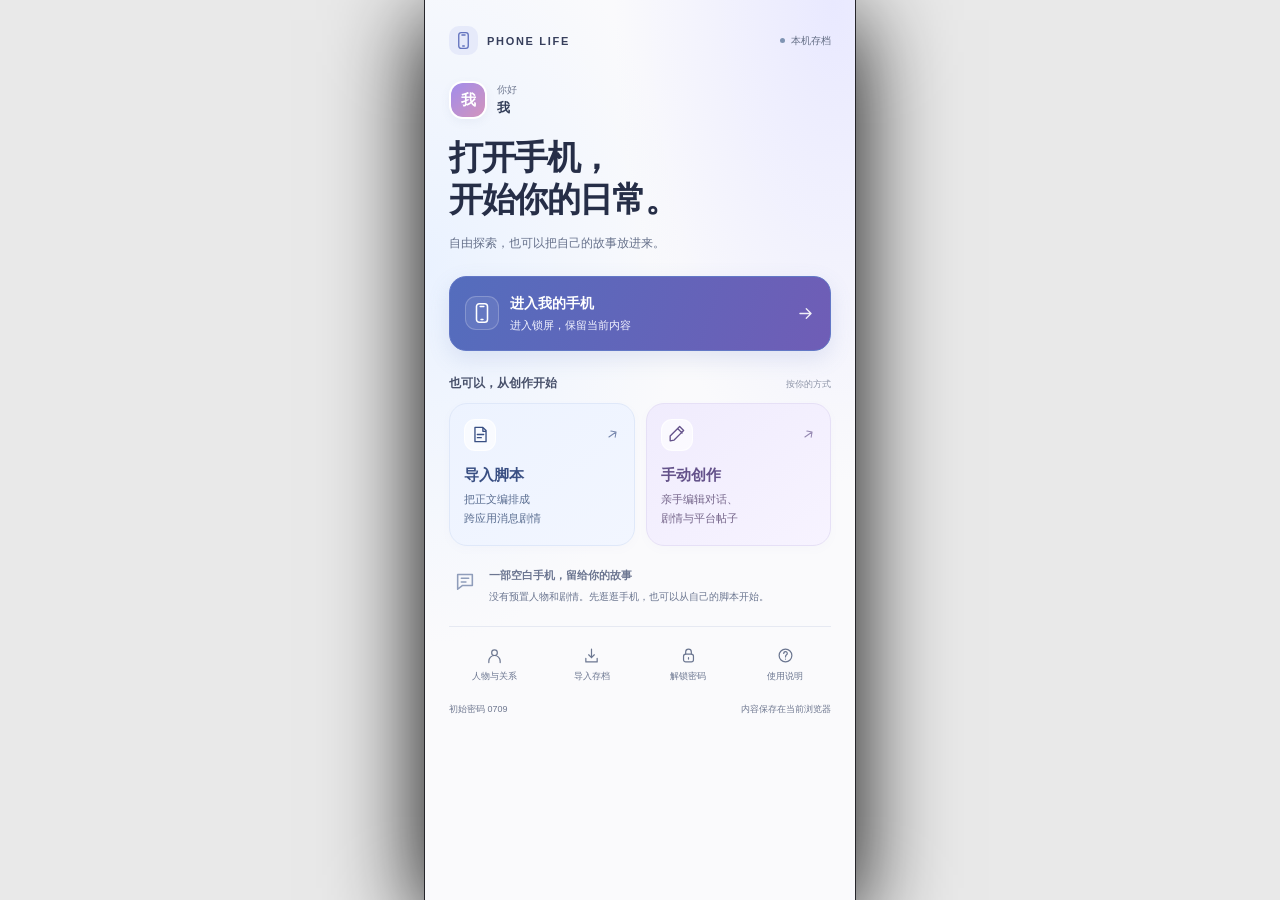
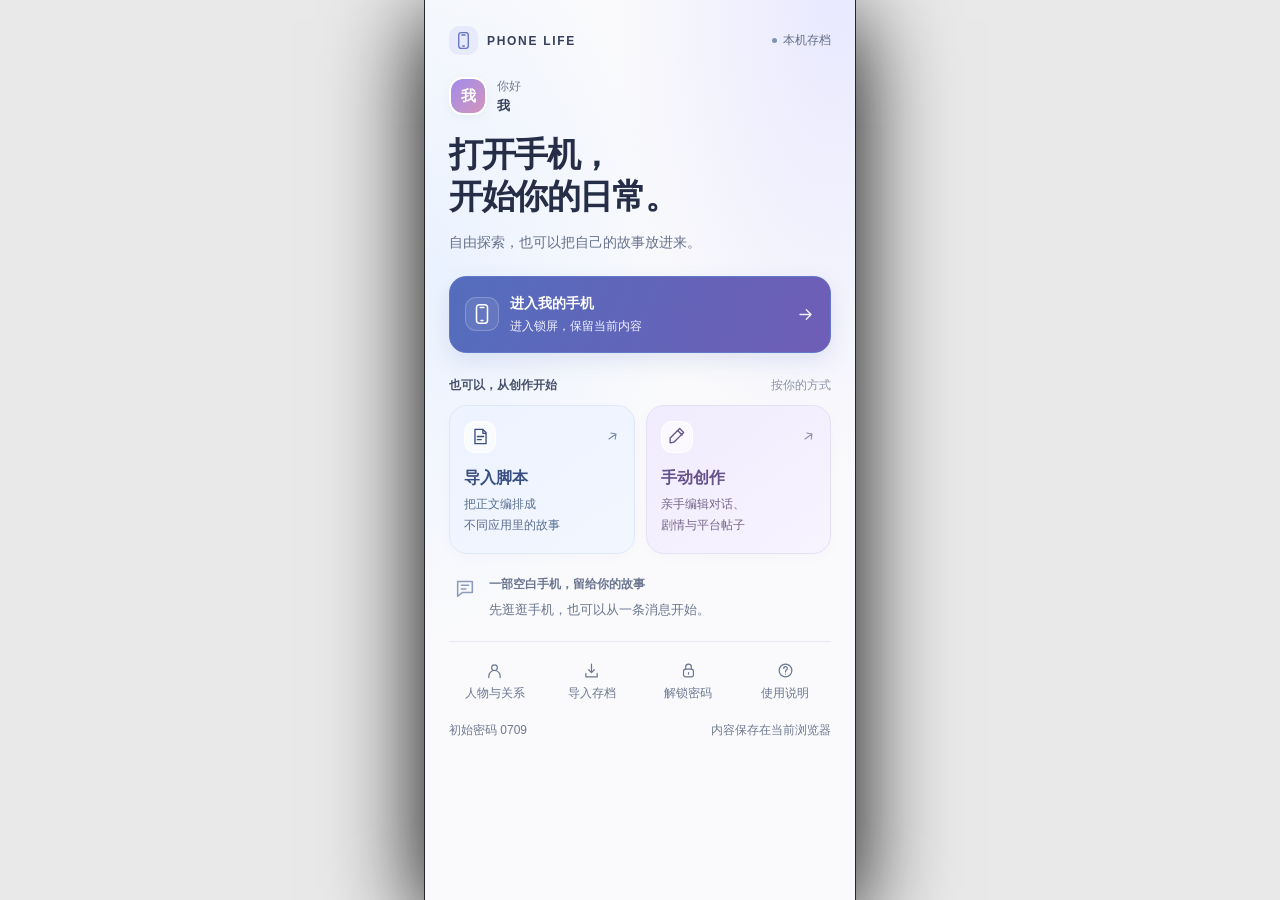
